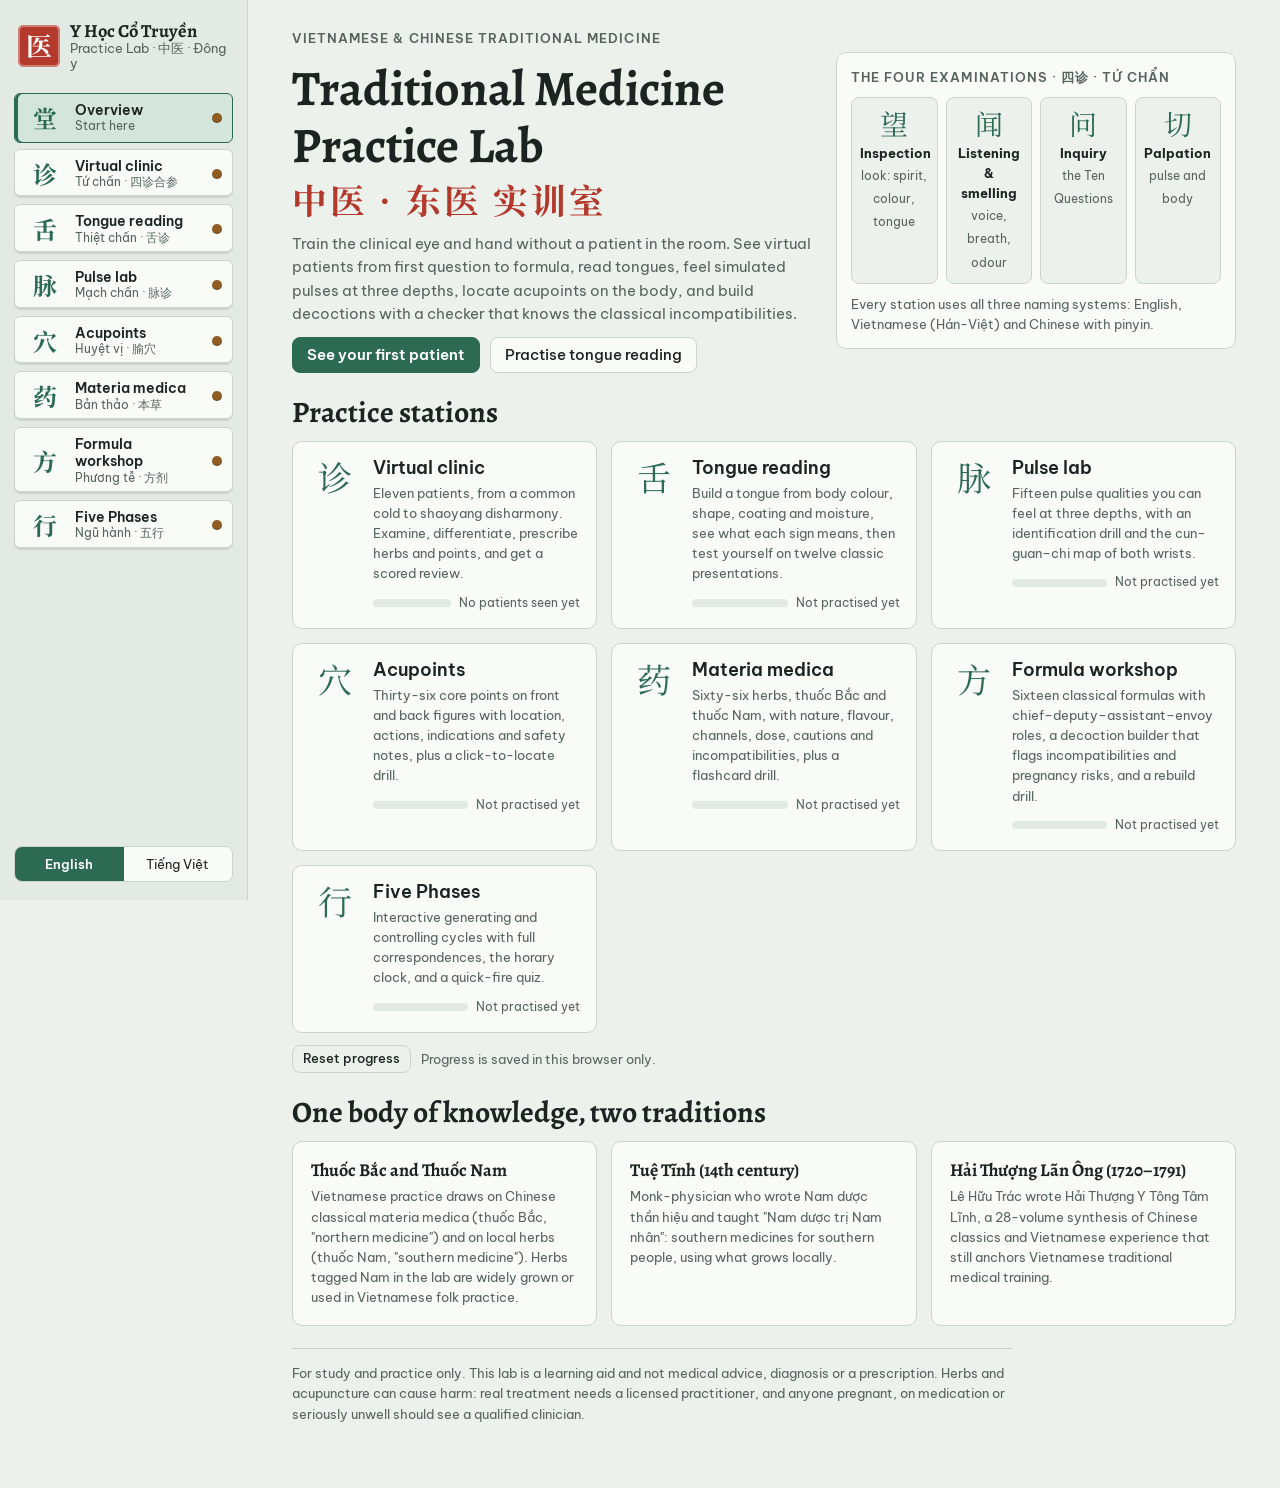
==== tcm-lab/index.html @ c463240d "Add Y Học Cổ Truyền practice lab for Vietnamese and Chinese traditional medicine A static, bilingual" ====
<!DOCTYPE html>
<html lang="en">
<head>
  <meta charset="utf-8">
  <meta name="viewport" content="width=device-width, initial-scale=1, viewport-fit=cover">
  <title>Y Học Cổ Truyền Practice Lab</title>
  <meta name="description" content="A virtual practice lab for Vietnamese and Chinese traditional medicine: virtual clinic cases, tongue and pulse diagnosis trainers, acupoint locator, materia medica and formula workshop, five phases.">
  <link rel="preconnect" href="https://fonts.googleapis.com">
  <link rel="preconnect" href="https://fonts.gstatic.com" crossorigin>
  <link rel="stylesheet" href="https://fonts.googleapis.com/css2?family=Alegreya:wght@500;700&family=Be+Vietnam+Pro:wght@400;500;600&family=IBM+Plex+Mono:wght@400;500&family=Noto+Serif+SC:wght@500;700&display=swap">
  <link rel="stylesheet" href="css/lab.css">
</head>
<body>
  <div class="shell">
    <aside class="cabinet" aria-label="Lab sections">
      <a class="brand" href="#home">
        <span class="brand-seal" lang="zh-Hans">医</span>
        <span class="brand-text"><b>Y Học Cổ Truyền</b><small data-i18n="brandSub">Practice Lab</small></span>
      </a>
      <nav id="nav" class="drawers"></nav>
      <div class="cabinet-foot">
        <div class="lang-switch" role="group" aria-label="Language">
          <button type="button" id="lang-en" data-lang="en">English</button>
          <button type="button" id="lang-vi" data-lang="vi">Tiếng Việt</button>
        </div>
      </div>
    </aside>
    <main id="view" class="view" tabindex="-1"></main>
  </div>
  <div id="toast" class="toast" role="status" aria-live="polite" hidden></div>

  <script src="js/core.js"></script>
  <script src="js/data-foundations.js"></script>
  <script src="js/data-diagnosis.js"></script>
  <script src="js/data-points.js"></script>
  <script src="js/data-herbs.js"></script>
  <script src="js/data-cases.js"></script>
  <script src="js/tongue-render.js"></script>
  <script src="js/pulse-engine.js"></script>
  <script src="js/body-figure.js"></script>
  <script src="js/mod-home.js"></script>
  <script src="js/mod-clinic.js"></script>
  <script src="js/mod-tongue.js"></script>
  <script src="js/mod-pulse.js"></script>
  <script src="js/mod-points.js"></script>
  <script src="js/mod-herbs.js"></script>
  <script src="js/mod-formulas.js"></script>
  <script src="js/mod-elements.js"></script>
  <script src="js/app.js"></script>
</body>
</html>
---- tcm-lab/css/lab.css ----
/* Layout: an apothecary cabinet (tủ thuốc) of drawers on the left, a clinic workbench on the right.
   Celadon-tinted paper, ink text, jade for action, cinnabar for the seal and for warnings, bronze for acupoints. */
:root {
  --paper: #edf1ec;
  --surface: #f9fbf7;
  --surface-2: #e3eae4;
  --ink: #1b2420;
  --ink-soft: #56645c;
  --line: #c9d4cc;
  --jade: #2c6a54;
  --jade-ink: #ffffff;
  --jade-soft: #d4e6dc;
  --cinnabar: #b3392c;
  --cinnabar-soft: #f5dcd7;
  --bronze: #8f5d22;
  --bronze-soft: #f1e2cb;
  --good: #2b7a4b;
  --good-soft: #d7eedf;
  --warn: #9a6a12;
  --warn-soft: #f6e8c8;
  --bad: #b3392c;
  --bad-soft: #f5dcd7;
  --skin: #e9d3bf;
  --skin-line: #c6a88d;
  --skin-detail: #a8876b;
  --mouth: #3a1f22;
  --shadow: 0 1px 2px rgba(27, 36, 32, .06), 0 6px 18px rgba(27, 36, 32, .06);

  --f-display: "Alegreya", "Noto Serif", Georgia, serif;
  --f-body: "Be Vietnam Pro", "Segoe UI", system-ui, -apple-system, sans-serif;
  --f-mono: "IBM Plex Mono", ui-monospace, "SFMono-Regular", Menlo, monospace;
  --f-han: "Noto Serif SC", "Songti SC", "SimSun", serif;

  --r: 10px;
  --step--1: .8125rem;
  --step-0: .9375rem;
  --step-1: 1.125rem;
  --step-2: 1.4rem;
  --step-3: 1.85rem;
  --step-4: 2.5rem;
  color-scheme: light;
}
@media (prefers-color-scheme: dark) {
  :root:not([data-theme="light"]) {
    --paper: #0f1513;
    --surface: #17201c;
    --surface-2: #1f2a25;
    --ink: #e1e9e3;
    --ink-soft: #9aaba2;
    --line: #2d3a34;
    --jade: #6cb897;
    --jade-ink: #0b1a13;
    --jade-soft: #1c3329;
    --cinnabar: #e4705f;
    --cinnabar-soft: #3a1f1b;
    --bronze: #d9a35d;
    --bronze-soft: #3a2c1a;
    --good: #6cc48f;
    --good-soft: #17301f;
    --warn: #e0b456;
    --warn-soft: #362a12;
    --bad: #e4705f;
    --bad-soft: #3a1f1b;
    --skin: #4a3c33;
    --skin-line: #7a6352;
    --skin-detail: #9b8270;
    --mouth: #1a0c0e;
    --shadow: 0 1px 2px rgba(0, 0, 0, .3), 0 6px 18px rgba(0, 0, 0, .25);
    color-scheme: dark;
  }
}
:root[data-theme="dark"] {
  --paper: #0f1513;
  --surface: #17201c;
  --surface-2: #1f2a25;
  --ink: #e1e9e3;
  --ink-soft: #9aaba2;
  --line: #2d3a34;
  --jade: #6cb897;
  --jade-ink: #0b1a13;
  --jade-soft: #1c3329;
  --cinnabar: #e4705f;
  --cinnabar-soft: #3a1f1b;
  --bronze: #d9a35d;
  --bronze-soft: #3a2c1a;
  --good: #6cc48f;
  --good-soft: #17301f;
  --warn: #e0b456;
  --warn-soft: #362a12;
  --bad: #e4705f;
  --bad-soft: #3a1f1b;
  --skin: #4a3c33;
  --skin-line: #7a6352;
  --skin-detail: #9b8270;
  --mouth: #1a0c0e;
  --shadow: 0 1px 2px rgba(0, 0, 0, .3), 0 6px 18px rgba(0, 0, 0, .25);
  color-scheme: dark;
}

*, *::before, *::after { box-sizing: border-box; }
html { -webkit-text-size-adjust: 100%; }
body {
  margin: 0;
  background: var(--paper);
  color: var(--ink);
  font-family: var(--f-body);
  font-size: var(--step-0);
  line-height: 1.55;
}
[hidden] { display: none !important; }
img, svg, canvas { max-width: 100%; }
button, input, select, textarea { font: inherit; color: inherit; }
a { color: var(--jade); }
:focus-visible { outline: 2px solid var(--jade); outline-offset: 2px; }
h1, h2, h3, h4 { font-family: var(--f-display); font-weight: 700; line-height: 1.15; text-wrap: balance; margin: 0; }
h1 { font-size: var(--step-4); }
h2 { font-size: var(--step-3); }
h3 { font-size: var(--step-2); }
h4 { font-size: var(--step-1); }
p { margin: 0; }
.zh, [lang="zh-Hans"] { font-family: var(--f-han); }
.mono { font-family: var(--f-mono); font-variant-numeric: tabular-nums; }
.muted { color: var(--ink-soft); }
.small { font-size: var(--step--1); }
.eyebrow {
  font-size: var(--step--1); letter-spacing: .08em; text-transform: uppercase;
  color: var(--ink-soft); font-weight: 600;
}

/* ---------- shell ---------- */
.shell { display: grid; grid-template-columns: 248px minmax(0, 1fr); min-height: 100vh; }
.cabinet {
  position: sticky; top: 0; height: 100vh; overflow-y: auto;
  background: var(--surface-2);
  border-right: 1px solid var(--line);
  display: flex; flex-direction: column; gap: 14px;
  padding: 18px 14px;
}
.brand { display: flex; align-items: center; gap: 10px; text-decoration: none; color: var(--ink); padding: 2px 4px 8px; }
.brand-seal {
  width: 42px; height: 42px; flex: none; display: grid; place-items: center;
  background: var(--cinnabar); color: #fff; font-size: 26px; font-weight: 700;
  border-radius: 6px; box-shadow: inset 0 0 0 2px rgba(255,255,255,.35), inset 0 0 0 4px var(--cinnabar);
}
.brand-text { display: flex; flex-direction: column; line-height: 1.15; }
.brand-text b { font-family: var(--f-display); font-size: 1.15rem; }
.brand-text small { color: var(--ink-soft); font-size: var(--step--1); }

.drawers { display: grid; gap: 6px; }
.drawer {
  display: grid; grid-template-columns: 40px minmax(0, 1fr) 10px; align-items: center; gap: 10px;
  padding: 8px 10px; border-radius: 6px;
  background: var(--surface); border: 1px solid var(--line);
  box-shadow: inset 0 -2px 0 var(--line);
  text-decoration: none; color: var(--ink);
  transition: transform .12s ease, border-color .12s ease;
}
.drawer:hover { border-color: var(--jade); }
.drawer[aria-current="page"] { border-color: var(--jade); background: var(--jade-soft); box-shadow: inset 3px 0 0 var(--jade); }
.drawer-glyph { font-family: var(--f-han); font-size: 24px; font-weight: 700; text-align: center; color: var(--jade); line-height: 1; }
.drawer-label { display: flex; flex-direction: column; min-width: 0; line-height: 1.2; }
.drawer-label b { font-weight: 600; font-size: .9rem; }
.drawer-label small { color: var(--ink-soft); font-size: .75rem; overflow: hidden; text-overflow: ellipsis; white-space: nowrap; }
.drawer-pull { width: 10px; height: 10px; border-radius: 50%; background: var(--bronze); box-shadow: inset 0 -1px 0 rgba(0,0,0,.25); }

.cabinet-foot { margin-top: auto; display: grid; gap: 10px; }
.lang-switch { display: grid; grid-template-columns: 1fr 1fr; border: 1px solid var(--line); border-radius: 8px; overflow: hidden; }
.lang-switch button { border: 0; background: var(--surface); padding: 7px 6px; cursor: pointer; font-size: var(--step--1); }
.lang-switch button[aria-pressed="true"] { background: var(--jade); color: var(--jade-ink); font-weight: 600; }

.view { padding: 28px clamp(16px, 4vw, 44px) 64px; min-width: 0; outline: none; }
.page { max-width: 1180px; margin: 0 auto; display: grid; gap: 22px; }
.page-head { display: grid; gap: 8px; }
.page-head .lede { max-width: 68ch; color: var(--ink-soft); }
.title-row { display: flex; align-items: baseline; gap: 14px; flex-wrap: wrap; }
.title-han { font-family: var(--f-han); font-size: var(--step-3); color: var(--cinnabar); font-weight: 700; }

/* ---------- generic components ---------- */
.panel { background: var(--surface); border: 1px solid var(--line); border-radius: var(--r); padding: 18px; min-width: 0; }
.panel-tight { padding: 12px 14px; }
.panel h3 + *, .panel h4 + * { margin-top: 10px; }
.stack { display: grid; gap: 12px; align-content: start; min-width: 0; }
.row { display: flex; gap: 10px; flex-wrap: wrap; align-items: center; }
.split { display: grid; grid-template-columns: minmax(0, 1.05fr) minmax(0, 1fr); gap: 18px; align-items: start; }
.split-wide { display: grid; grid-template-columns: minmax(0, 1.4fr) minmax(0, 1fr); gap: 18px; align-items: start; }
.cols-3 { display: grid; grid-template-columns: repeat(3, minmax(0, 1fr)); gap: 14px; }
.cols-2 { display: grid; grid-template-columns: repeat(2, minmax(0, 1fr)); gap: 14px; }

.btn {
  display: inline-flex; align-items: center; justify-content: center; gap: 6px;
  padding: 8px 14px; border-radius: 8px; border: 1px solid var(--line);
  background: var(--surface); color: var(--ink); cursor: pointer; font-weight: 500; text-decoration: none;
  line-height: 1.2;
}
.btn:hover { border-color: var(--jade); }
.btn:disabled { opacity: .5; cursor: not-allowed; }
.btn-primary { background: var(--jade); border-color: var(--jade); color: var(--jade-ink); font-weight: 600; }
.btn-primary:hover { filter: brightness(1.06); }
.btn-ghost { background: transparent; }
.btn-sm { padding: 5px 10px; font-size: var(--step--1); }

.tabs { display: flex; gap: 4px; flex-wrap: wrap; border-bottom: 1px solid var(--line); }
.tab {
  border: 0; background: transparent; padding: 9px 14px; cursor: pointer; color: var(--ink-soft);
  border-bottom: 2px solid transparent; margin-bottom: -1px; font-weight: 500;
}
.tab[aria-selected="true"] { color: var(--ink); border-bottom-color: var(--cinnabar); }

.seg { display: inline-flex; flex-wrap: wrap; border: 1px solid var(--line); border-radius: 8px; overflow: hidden; }
.seg button { border: 0; border-right: 1px solid var(--line); background: var(--surface); padding: 6px 11px; cursor: pointer; font-size: var(--step--1); }
.seg button:last-child { border-right: 0; }
.seg button[aria-pressed="true"] { background: var(--jade-soft); color: var(--ink); font-weight: 600; box-shadow: inset 0 -2px 0 var(--jade); }

.chip {
  display: inline-flex; align-items: center; gap: 5px; padding: 3px 9px; border-radius: 999px;
  border: 1px solid var(--line); background: var(--surface); font-size: var(--step--1); line-height: 1.4;
}
button.chip { cursor: pointer; }
button.chip[aria-pressed="true"] { background: var(--jade); color: var(--jade-ink); border-color: var(--jade); }
.chip-warn { background: var(--warn-soft); border-color: transparent; color: var(--warn); font-weight: 600; }
.chip-bad { background: var(--bad-soft); border-color: transparent; color: var(--bad); font-weight: 600; }
.chip-good { background: var(--good-soft); border-color: transparent; color: var(--good); font-weight: 600; }
.chip-nam { background: var(--bronze-soft); border-color: transparent; color: var(--bronze); font-weight: 600; }

.field { display: grid; gap: 4px; }
.field label, .field .lbl { font-size: var(--step--1); color: var(--ink-soft); font-weight: 500; }
.input, select.input {
  width: 100%; padding: 8px 10px; border-radius: 8px; border: 1px solid var(--line); background: var(--surface);
}
input[type="range"] { width: 100%; accent-color: var(--jade); }

.callout { border-radius: 8px; padding: 10px 12px; font-size: var(--step--1); display: grid; gap: 4px; }
.callout-warn { background: var(--warn-soft); color: var(--ink); border-left: 3px solid var(--warn); }
.callout-bad { background: var(--bad-soft); color: var(--ink); border-left: 3px solid var(--bad); }
.callout-good { background: var(--good-soft); color: var(--ink); border-left: 3px solid var(--good); }
.callout-info { background: var(--jade-soft); color: var(--ink); border-left: 3px solid var(--jade); }
.callout b { font-weight: 600; }

.kv { display: grid; grid-template-columns: max-content minmax(0, 1fr); gap: 6px 14px; font-size: var(--step-0); }
.kv dt { color: var(--ink-soft); font-size: var(--step--1); padding-top: 2px; }
.kv dd { margin: 0; min-width: 0; }

.nm { display: inline; }
.nm-zh { font-family: var(--f-han); color: var(--cinnabar); margin-left: .35em; font-weight: 500; }
.nm-sub { color: var(--ink-soft); font-size: .86em; margin-left: .35em; }

/* quiz options */
.options { display: grid; gap: 8px; }
.opt {
  text-align: left; padding: 10px 12px; border-radius: 8px; border: 1px solid var(--line);
  background: var(--surface); cursor: pointer; display: flex; gap: 10px; align-items: baseline; line-height: 1.35;
}
.opt:hover:not(:disabled) { border-color: var(--jade); }
.opt:disabled { cursor: default; }
.opt .key { font-family: var(--f-mono); color: var(--ink-soft); font-size: var(--step--1); }
.opt.is-right { border-color: var(--good); background: var(--good-soft); }
.opt.is-wrong { border-color: var(--bad); background: var(--bad-soft); }
.opt[aria-pressed="true"] { border-color: var(--jade); background: var(--jade-soft); box-shadow: inset 3px 0 0 var(--jade); }

.score-line { display: flex; align-items: baseline; gap: 10px; flex-wrap: wrap; }
.score-big { font-family: var(--f-display); font-size: var(--step-3); font-weight: 700; font-variant-numeric: tabular-nums; }

.meter { height: 8px; background: var(--surface-2); border-radius: 999px; overflow: hidden; }
.meter > span { display: block; height: 100%; background: var(--jade); border-radius: inherit; }

.table-wrap { overflow-x: auto; }
table.grid-table { border-collapse: collapse; width: 100%; font-size: var(--step--1); }
.grid-table th, .grid-table td { border-bottom: 1px solid var(--line); padding: 7px 8px; text-align: left; vertical-align: top; }
.grid-table th { color: var(--ink-soft); font-weight: 600; white-space: nowrap; }

.toast {
  position: fixed; left: 50%; bottom: calc(18px + env(safe-area-inset-bottom, 0px)); transform: translateX(-50%);
  background: var(--ink); color: var(--paper); padding: 9px 16px; border-radius: 8px; font-size: var(--step--1);
  box-shadow: var(--shadow); z-index: 50; max-width: calc(100vw - 32px);
}

/* ---------- home ---------- */
.hero { display: grid; grid-template-columns: minmax(0, 1.3fr) minmax(0, 1fr); gap: 24px; align-items: center; }
.hero h1 { font-size: clamp(2rem, 4.2vw, 3.1rem); }
.hero h1 .zh { color: var(--cinnabar); font-size: .7em; display: block; margin-top: 6px; letter-spacing: .08em; }
.hero-art { background: var(--surface); border: 1px solid var(--line); border-radius: var(--r); padding: 14px; }
.four-exams { display: grid; grid-template-columns: repeat(4, minmax(0, 1fr)); gap: 8px; }
.exam {
  border: 1px solid var(--line); border-radius: 8px; padding: 10px 8px; text-align: center; background: var(--paper);
}
.exam .zh { font-size: 28px; color: var(--jade); display: block; line-height: 1.1; }
.exam b { display: block; font-size: var(--step--1); margin-top: 4px; }
.exam small { color: var(--ink-soft); font-size: .72rem; }

.mod-grid { display: grid; grid-template-columns: repeat(auto-fill, minmax(250px, 1fr)); gap: 14px; }
.mod-card {
  display: grid; grid-template-columns: 52px minmax(0, 1fr); gap: 12px; align-items: start;
  padding: 16px; border-radius: var(--r); background: var(--surface); border: 1px solid var(--line);
  text-decoration: none; color: var(--ink); transition: border-color .12s ease;
}
.mod-card:hover { border-color: var(--jade); }
.mod-card .glyph { font-family: var(--f-han); font-size: 34px; color: var(--jade); line-height: 1; text-align: center; padding-top: 2px; }
.mod-card h3 { font-size: var(--step-1); font-family: var(--f-body); font-weight: 600; }
.mod-card p { color: var(--ink-soft); font-size: var(--step--1); margin-top: 4px; }
.mod-card .prog { margin-top: 10px; display: flex; gap: 8px; align-items: center; font-size: .75rem; color: var(--ink-soft); }
.mod-card .prog .meter { flex: 1; }

.heritage { display: grid; grid-template-columns: repeat(3, minmax(0, 1fr)); gap: 14px; }
.heritage .panel p { font-size: var(--step--1); color: var(--ink-soft); margin-top: 6px; }

/* ---------- tongue ---------- */
.tongue-stage { background: var(--paper); border-radius: var(--r); border: 1px solid var(--line); display: grid; place-items: center; padding: 10px; }
.tongue-stage svg { width: 100%; max-width: 360px; height: auto; display: block; }
.ctrl-grid { display: grid; gap: 12px; }
.finding-list { display: grid; gap: 8px; margin: 0; padding: 0; list-style: none; }
.finding-list li { display: grid; gap: 2px; padding: 8px 10px; border-radius: 8px; background: var(--paper); border: 1px solid var(--line); }
.finding-list li b { font-weight: 600; }
.finding-list li span { color: var(--ink-soft); font-size: var(--step--1); }

/* ---------- pulse ---------- */
.monitor { background: #0d1714; border-radius: var(--r); padding: 10px; border: 1px solid var(--line); }
.monitor canvas { width: 100%; height: 190px; display: block; }
.monitor-read { display: flex; gap: 16px; flex-wrap: wrap; color: #bfe8d4; font-family: var(--f-mono); font-size: var(--step--1); padding: 6px 4px 0; }
.monitor-read b { color: #ffffff; font-weight: 500; }
.pressure { display: grid; gap: 6px; }
.pressure-scale { display: grid; grid-template-columns: repeat(3, 1fr); font-size: .75rem; color: var(--ink-soft); }
.pressure-scale span:nth-child(2) { text-align: center; }
.pressure-scale span:nth-child(3) { text-align: right; }
.wrist-svg { width: 100%; height: auto; display: block; }

/* ---------- body figure / points ---------- */
.figure-wrap { background: var(--paper); border: 1px solid var(--line); border-radius: var(--r); padding: 8px; position: relative; }
.figure-wrap svg { width: 100%; height: auto; display: block; max-height: 78vh; touch-action: manipulation; }
.fig-body { fill: var(--skin); stroke: var(--skin-line); stroke-width: 1.2; }
.fig-detail { fill: none; stroke: var(--skin-detail); stroke-width: .9; stroke-linecap: round; opacity: .8; }
.fig-dot { fill: var(--skin-detail); }
.pt { cursor: pointer; }
.pt circle.hit { fill: transparent; }
.pt circle.dot { fill: var(--bronze); stroke: var(--surface); stroke-width: 1.4; transition: r .12s ease; }
.pt.is-dim circle.dot { opacity: .28; }
.pt.is-sel circle.dot { fill: var(--cinnabar); }
.pt:hover circle.dot, .pt:focus-visible circle.dot { fill: var(--cinnabar); }
.pt text { font-family: var(--f-mono); font-size: 7px; fill: var(--ink); paint-order: stroke; stroke: var(--paper); stroke-width: 2.4px; pointer-events: none; }
.guess-mark { fill: none; stroke: var(--ink); stroke-width: 1.5; }
.answer-mark { fill: var(--good); stroke: var(--surface); stroke-width: 1.5; }
.answer-ring { fill: none; stroke: var(--good); stroke-width: 1; stroke-dasharray: 2 2; }
.channel-chips { display: flex; gap: 6px; flex-wrap: wrap; }

/* ---------- herbs ---------- */
.herb-grid { display: grid; grid-template-columns: repeat(auto-fill, minmax(190px, 1fr)); gap: 10px; }
.herb-card {
  text-align: left; padding: 12px; border-radius: 8px; border: 1px solid var(--line); background: var(--surface);
  cursor: pointer; display: grid; gap: 4px; align-content: start; min-width: 0;
}
.herb-card:hover { border-color: var(--jade); }
.herb-card[aria-pressed="true"] { border-color: var(--jade); box-shadow: inset 0 0 0 1px var(--jade); }
.herb-card .han { font-family: var(--f-han); font-size: 1.35rem; color: var(--cinnabar); line-height: 1.1; }
.herb-card .names { font-weight: 600; line-height: 1.25; }
.herb-card .sub { color: var(--ink-soft); font-size: .78rem; }
.herb-card .tags { display: flex; gap: 4px; flex-wrap: wrap; margin-top: 4px; }
.temp-pill { display: inline-flex; align-items: center; gap: 4px; font-size: .72rem; padding: 1px 7px; border-radius: 999px; font-weight: 600; }
.t-hot { background: var(--bad-soft); color: var(--bad); }
.t-warm { background: var(--warn-soft); color: var(--warn); }
.t-neutral { background: var(--surface-2); color: var(--ink-soft); }
.t-cool { background: var(--jade-soft); color: var(--jade); }
.t-cold { background: var(--jade); color: var(--jade-ink); }
.detail-han { font-family: var(--f-han); font-size: 2.6rem; color: var(--cinnabar); line-height: 1; }
.sticky-detail { position: sticky; top: 16px; }

/* ---------- formulas ---------- */
.pot { display: grid; gap: 8px; }
.pot-row { display: grid; grid-template-columns: minmax(0, 1fr) 110px 76px 30px; gap: 8px; align-items: center; padding: 8px; border-radius: 8px; background: var(--paper); border: 1px solid var(--line); }
.pot-row .nm-main { font-weight: 600; }
.pot-row input { padding: 5px 6px; }
.role-q { color: var(--cinnabar); }
.role-t { color: var(--bronze); }
.role-ta { color: var(--jade); }
.role-su { color: var(--ink-soft); }
.thermo { position: relative; height: 14px; border-radius: 999px; background: linear-gradient(90deg, var(--jade), var(--surface-2) 50%, var(--cinnabar)); }
.thermo i { position: absolute; top: -4px; width: 4px; height: 22px; background: var(--ink); border-radius: 2px; transform: translateX(-2px); }
.bars { display: grid; gap: 6px; }
.bar { display: grid; grid-template-columns: 92px minmax(0, 1fr) 34px; gap: 8px; align-items: center; font-size: var(--step--1); }
.bar .meter > span { background: var(--bronze); }
.formula-card { display: grid; gap: 8px; }
.role-table td:first-child { white-space: nowrap; font-weight: 600; }

/* ---------- five phases ---------- */
.wuxing svg { width: 100%; height: auto; display: block; max-width: 520px; margin: 0 auto; }
.wx-node { cursor: pointer; }
.wx-node circle { stroke-width: 2.5; }
.wx-node text { pointer-events: none; }
.wx-arrow { fill: none; stroke-width: 2; }
.wx-gen { stroke: var(--jade); }
.wx-ctrl { stroke: var(--cinnabar); stroke-dasharray: 5 4; }
.wx-dim { opacity: .18; }
.clock svg { width: 100%; max-width: 340px; height: auto; display: block; margin: 0 auto; }

/* ---------- clinic ---------- */
.case-list { display: grid; grid-template-columns: repeat(auto-fill, minmax(260px, 1fr)); gap: 12px; }
.case-card { text-align: left; display: grid; gap: 6px; padding: 14px; border-radius: var(--r); border: 1px solid var(--line); background: var(--surface); cursor: pointer; }
.case-card:hover { border-color: var(--jade); }
.case-card .who { font-weight: 600; }
.case-card .cc { color: var(--ink-soft); font-size: var(--step--1); }
.case-card .foot { display: flex; justify-content: space-between; align-items: center; gap: 8px; margin-top: 4px; }
.steps { display: flex; gap: 6px; flex-wrap: wrap; counter-reset: step; }
.step {
  display: inline-flex; align-items: center; gap: 6px; padding: 5px 10px; border-radius: 999px;
  border: 1px solid var(--line); background: var(--surface); font-size: var(--step--1); color: var(--ink-soft); cursor: pointer;
}
.step::before { counter-increment: step; content: counter(step); font-family: var(--f-mono); font-size: .72rem; width: 18px; height: 18px; border-radius: 50%; display: grid; place-items: center; background: var(--surface-2); }
.step[aria-current="step"] { color: var(--ink); border-color: var(--jade); background: var(--jade-soft); font-weight: 600; }
.step[aria-current="step"]::before { background: var(--jade); color: var(--jade-ink); }
.step.done::before { background: var(--good); color: #fff; }
.chart { display: grid; gap: 10px; }
.chart-entry { padding: 10px 12px; border-radius: 8px; background: var(--paper); border: 1px solid var(--line); display: grid; gap: 3px; }
.chart-entry .q { font-size: var(--step--1); color: var(--ink-soft); font-weight: 600; }
.chart-entry.is-key { border-left: 3px solid var(--bronze); }
.q-grid { display: grid; grid-template-columns: repeat(auto-fill, minmax(150px, 1fr)); gap: 8px; }
.q-btn { text-align: left; padding: 8px 10px; border-radius: 8px; border: 1px solid var(--line); background: var(--surface); cursor: pointer; font-size: var(--step--1); line-height: 1.3; }
.q-btn:hover:not(:disabled) { border-color: var(--jade); }
.q-btn:disabled { opacity: .55; cursor: default; background: var(--surface-2); }
.q-btn .zh { color: var(--cinnabar); }
.axis { display: grid; gap: 6px; }
.point-pick { display: flex; flex-wrap: wrap; gap: 6px; }
.result-row { display: grid; grid-template-columns: minmax(0, 1fr) auto; gap: 10px; padding: 8px 0; border-bottom: 1px solid var(--line); align-items: baseline; }
.result-row:last-child { border-bottom: 0; }
.result-row .pts { font-family: var(--f-mono); font-variant-numeric: tabular-nums; }

/* ---------- footer ---------- */
.disclaimer { font-size: var(--step--1); color: var(--ink-soft); border-top: 1px solid var(--line); padding-top: 14px; max-width: 80ch; }

/* ---------- responsive ---------- */
@media (max-width: 1020px) {
  .split, .split-wide, .hero { grid-template-columns: minmax(0, 1fr); }
  .sticky-detail { position: static; }
  .heritage, .cols-3 { grid-template-columns: minmax(0, 1fr); }
}
@media (max-width: 820px) {
  .shell { grid-template-columns: minmax(0, 1fr); }
  .cabinet {
    position: sticky; top: env(safe-area-inset-top, 0px); z-index: 20; height: auto; overflow: visible;
    flex-direction: row; flex-wrap: wrap; align-items: center; gap: 8px; padding: 10px 16px;
    border-right: 0; border-bottom: 1px solid var(--line);
  }
  .brand { padding: 0; }
  .brand-seal { width: 34px; height: 34px; font-size: 20px; }
  .brand-text small { display: none; }
  .cabinet-foot { margin: 0 0 0 auto; }
  .lang-switch button { padding: 5px 8px; }
  .drawers { order: 3; width: 100%; display: flex; overflow-x: auto; gap: 6px; padding-bottom: 2px; scrollbar-width: thin; }
  .drawer { grid-template-columns: auto auto; flex: none; padding: 6px 10px; gap: 6px; }
  .drawer-glyph { font-size: 18px; }
  .drawer-label small, .drawer-pull { display: none; }
  .view { padding: 20px 16px 56px; }
  .four-exams { grid-template-columns: repeat(2, minmax(0, 1fr)); }
  .cols-2 { grid-template-columns: minmax(0, 1fr); }
  .pot-row { grid-template-columns: minmax(0, 1fr) 96px 64px 28px; }
}
@media (prefers-reduced-motion: reduce) {
  * { transition: none !important; animation: none !important; }
}
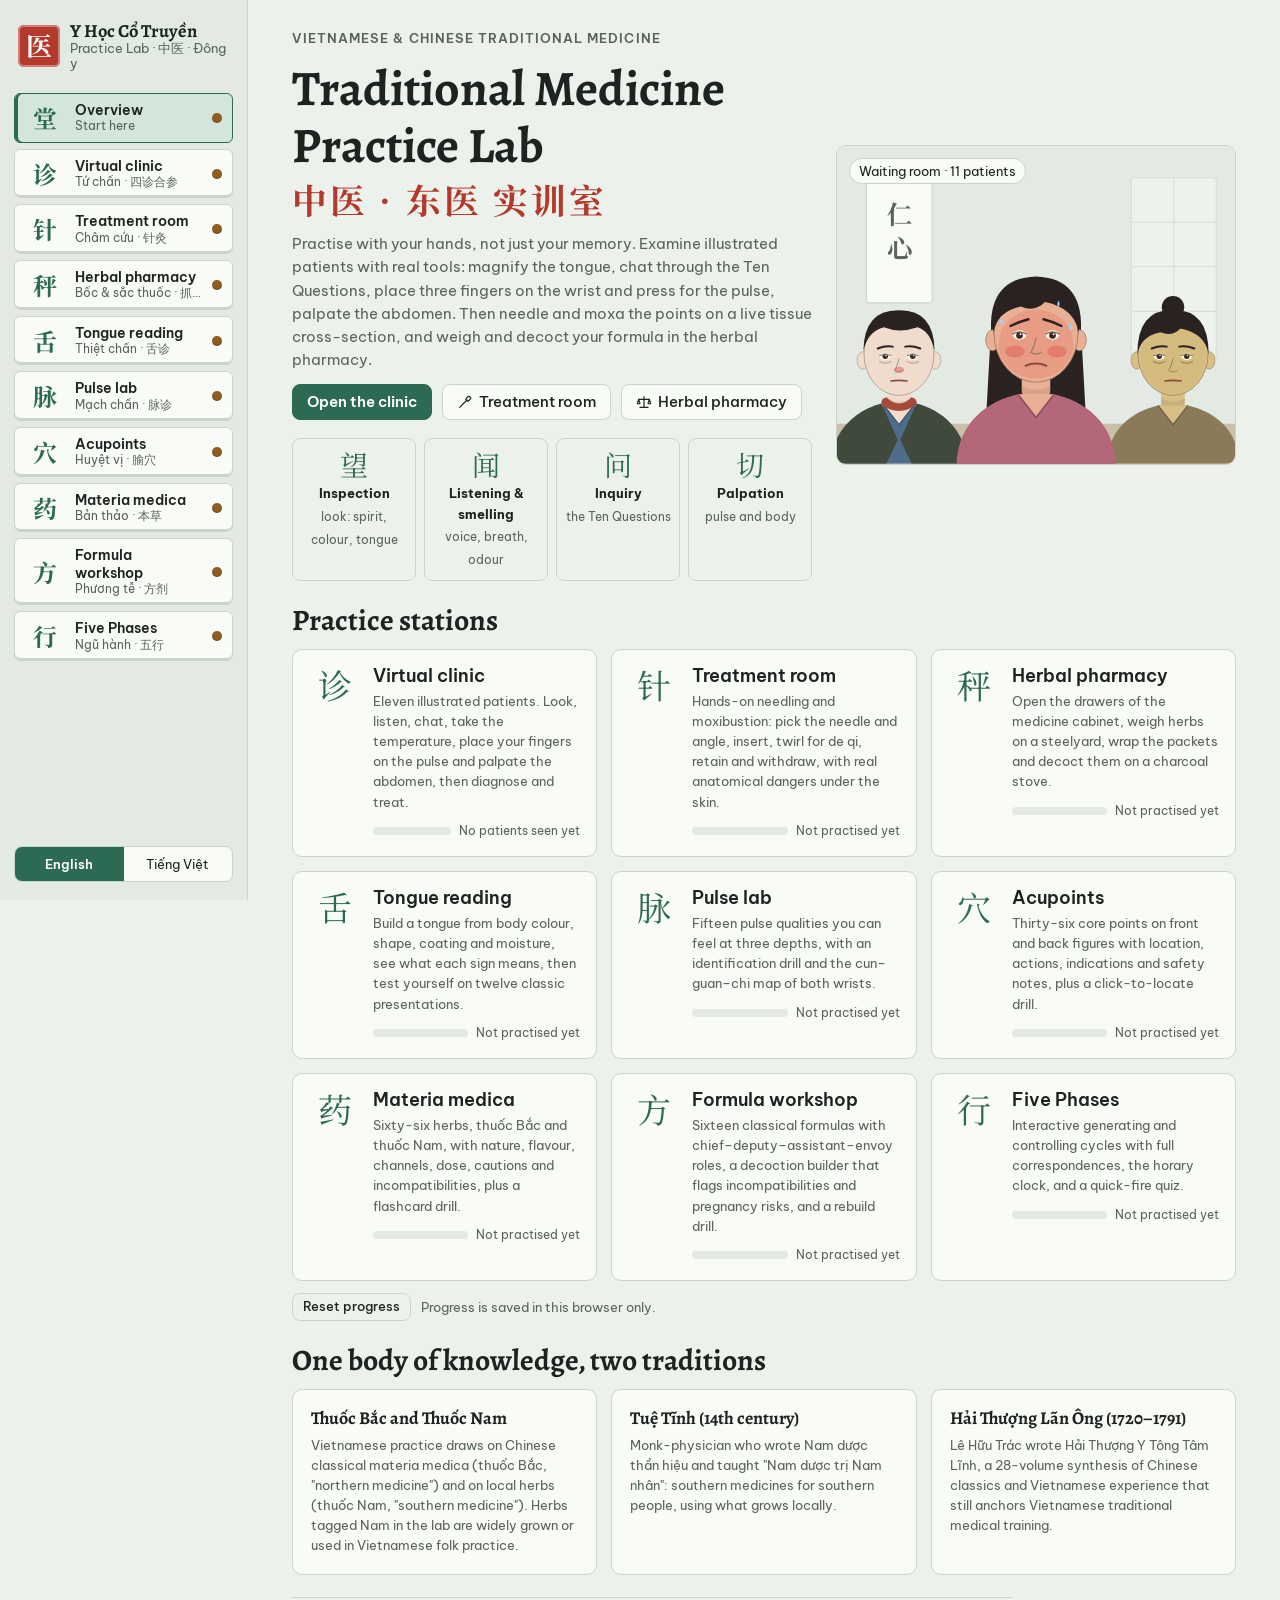
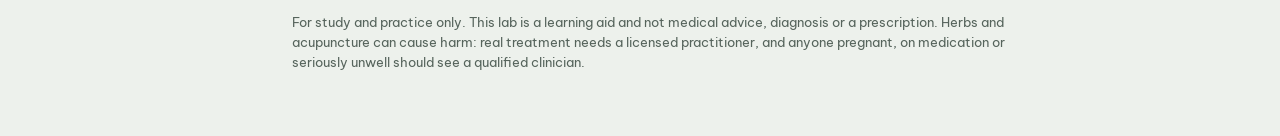
==== commit b208695f: "Make the practice lab hands-on: illustrated patients, needling, pharmacy - Virtual clinic rebuilt as" ====
--- a/tcm-lab/index.html
+++ b/tcm-lab/index.html
@@ -35,9 +35,13 @@
   <script src="js/data-points.js"></script>
   <script src="js/data-herbs.js"></script>
   <script src="js/data-cases.js"></script>
+  <script src="js/data-visual.js"></script>
+  <script src="js/icons.js"></script>
+  <script src="js/avatar.js"></script>
   <script src="js/tongue-render.js"></script>
   <script src="js/pulse-engine.js"></script>
   <script src="js/body-figure.js"></script>
+  <script src="js/wrist-exam.js"></script>
   <script src="js/mod-home.js"></script>
   <script src="js/mod-clinic.js"></script>
   <script src="js/mod-tongue.js"></script>
@@ -46,6 +50,8 @@
   <script src="js/mod-herbs.js"></script>
   <script src="js/mod-formulas.js"></script>
   <script src="js/mod-elements.js"></script>
+  <script src="js/mod-treat.js"></script>
+  <script src="js/mod-pharmacy.js"></script>
   <script src="js/app.js"></script>
 </body>
 </html>
--- a/tcm-lab/css/lab.css
+++ b/tcm-lab/css/lab.css
@@ -454,3 +454,250 @@
 @media (prefers-reduced-motion: reduce) {
   * { transition: none !important; animation: none !important; }
 }
+
+/* =================== hands-on simulations =================== */
+.ico { flex: none; }
+
+/* ---------- patient avatar ---------- */
+.avatar { display: block; width: 100%; height: auto; overflow: visible; }
+.avatar .av-eyes { transform-box: view-box; transform-origin: 120px 128px; animation: av-blink 5.2s infinite; }
+.avatar .av-breathe { animation: av-breathe 4.4s ease-in-out infinite; }
+.avatar.is-shiver .av-all { animation: av-shiver .16s linear infinite; }
+.avatar .av-mouth-talk, .avatar .av-mouth-open { display: none; }
+.avatar.talking .av-mouth-shut { display: none; }
+.avatar.talking .av-mouth-talk { display: inline; transform-box: view-box; transform-origin: 120px 167px; animation: av-talk .22s ease-in-out infinite alternate; }
+.avatar.open .av-mouth-shut, .avatar.open .av-mouth-talk { display: none; }
+.avatar.open .av-mouth-open { display: inline; }
+.avatar.wince .av-eyes { animation: none; transform: scaleY(.2); }
+.avatar.wince .av-all { animation: av-shake .35s ease-in-out 2; }
+.avatar.cough .av-head { transform-box: view-box; transform-origin: 120px 200px; animation: av-cough .28s ease-in-out 3; }
+.avatar .av-sweat path { animation: av-drip 2.6s ease-in infinite; }
+.avatar .av-sweat .d2 { animation-delay: .9s; }
+.avatar .av-sweat .d3 { animation-delay: 1.7s; }
+@keyframes av-blink { 0%, 93%, 100% { transform: scaleY(1); } 95% { transform: scaleY(.08); } }
+@keyframes av-breathe { 0%, 100% { transform: translateY(0); } 50% { transform: translateY(1.6px); } }
+@keyframes av-shiver { 0% { transform: translateX(0); } 25% { transform: translateX(.9px); } 75% { transform: translateX(-.9px); } }
+@keyframes av-talk { from { transform: scaleY(.25); } to { transform: scaleY(1); } }
+@keyframes av-shake { 0%, 100% { transform: translateX(0); } 30% { transform: translateX(-3px) rotate(-1deg); } 70% { transform: translateX(3px) rotate(1deg); } }
+@keyframes av-cough { 0%, 100% { transform: rotate(0) translateY(0); } 50% { transform: rotate(-4deg) translateY(4px); } }
+@keyframes av-drip { 0% { transform: translateY(0); opacity: 0; } 15% { opacity: 1; } 100% { transform: translateY(18px); opacity: 0; } }
+
+.say-bubble {
+  position: absolute; top: 10px; right: 10px; max-width: min(260px, 70%); z-index: 3;
+  background: var(--surface); color: var(--ink); border: 1px solid var(--line); border-radius: 14px 14px 14px 4px;
+  padding: 8px 12px; font-size: var(--step--1); line-height: 1.4; box-shadow: var(--shadow);
+  animation: pop .18s ease-out;
+}
+.say-bubble.tone-pain { border-color: var(--bad); background: var(--bad-soft); }
+.say-bubble.tone-ok { border-color: var(--good); background: var(--good-soft); }
+@keyframes pop { from { transform: scale(.85); opacity: 0; } to { transform: scale(1); opacity: 1; } }
+
+/* ---------- clinic room ---------- */
+.clinic-grid { display: grid; grid-template-columns: minmax(0, 1.55fr) minmax(280px, 1fr); gap: 18px; align-items: start; }
+.room { background: var(--surface); border: 1px solid var(--line); border-radius: var(--r); overflow: hidden; }
+.room-stage { position: relative; height: 300px; display: grid; place-items: end center; overflow: hidden; }
+.room-stage .room-bg { position: absolute; inset: 0; width: 100%; height: 100%; }
+.room-stage > .avatar { position: relative; width: 240px; max-width: 70%; margin-bottom: -8px; }
+.tool-tray { display: grid; grid-template-columns: repeat(7, minmax(0, 1fr)); border-top: 1px solid var(--line); }
+.tool {
+  position: relative; display: grid; justify-items: center; gap: 2px; padding: 10px 4px 8px; border: 0; border-right: 1px solid var(--line);
+  background: var(--surface); color: var(--ink-soft); cursor: pointer; font-size: .74rem; line-height: 1.15;
+}
+.tool:last-child { border-right: 0; }
+.tool i { position: absolute; top: 4px; right: 6px; font-style: normal; font-family: var(--f-han); font-size: .72rem; color: var(--cinnabar); opacity: .8; }
+.tool:hover { color: var(--ink); background: var(--paper); }
+.tool.is-on { color: var(--jade-ink); background: var(--jade); }
+.tool.is-on i { color: var(--jade-ink); }
+.tool.is-done:not(.is-on)::after { content: ""; position: absolute; top: 6px; left: 8px; width: 7px; height: 7px; border-radius: 50%; background: var(--good); }
+.work { min-height: 220px; }
+.work-look { display: grid; grid-template-columns: 180px minmax(0, 1fr); gap: 16px; align-items: center; }
+.lens-face { width: 180px; height: 180px; border-radius: 50%; overflow: hidden; border: 6px solid var(--bronze); background: var(--surface-2); box-shadow: var(--shadow); }
+.lens-face .avatar { width: 300px; max-width: none; margin: -40px 0 0 -60px; }
+.typed { min-height: 3em; }
+.magnify { position: relative; max-width: 380px; margin: 0 auto; cursor: none; touch-action: none; background: var(--paper); border-radius: var(--r); border: 1px solid var(--line); }
+.magnify > svg { display: block; width: 100%; height: auto; }
+.magnify .lens { position: absolute; width: 140px; height: 140px; border-radius: 50%; overflow: hidden; pointer-events: none; border: 4px solid var(--bronze); box-shadow: 0 6px 24px rgba(0,0,0,.35); background: var(--paper); }
+.magnify .lens svg { position: absolute; max-width: none; height: auto; }
+.voice-scope { background: #0d1714; border-radius: var(--r); padding: 8px; }
+.voice-scope canvas { width: 100%; height: 110px; display: block; }
+.chat-wrap { display: grid; gap: 10px; }
+.chat { display: grid; gap: 8px; max-height: 260px; overflow-y: auto; padding: 4px 2px; }
+.msg { display: flex; }
+.msg span { max-width: 82%; padding: 8px 12px; border-radius: 14px; font-size: var(--step--1); line-height: 1.4; }
+.msg.pt span { background: var(--paper); border: 1px solid var(--line); border-bottom-left-radius: 4px; }
+.msg.dr { justify-content: flex-end; }
+.msg.dr span { background: var(--jade); color: var(--jade-ink); border-bottom-right-radius: 4px; }
+.msg.typing i { display: inline-block; width: 6px; height: 6px; margin: 0 2px; border-radius: 50%; background: var(--ink-soft); animation: dots 1s infinite; }
+.msg.typing i:nth-child(2) { animation-delay: .15s; }
+.msg.typing i:nth-child(3) { animation-delay: .3s; }
+@keyframes dots { 0%, 100% { opacity: .2; } 50% { opacity: 1; } }
+.q-chips { display: flex; flex-wrap: wrap; gap: 6px; }
+.q-chips .chip:disabled { opacity: .5; }
+.work-temp { display: grid; grid-template-columns: 90px minmax(0, 1fr); gap: 16px; align-items: center; }
+.thermo { width: 80px; height: auto; }
+.wrist-host { background: var(--paper); border: 1px solid var(--line); border-radius: var(--r); }
+.work-abd { display: grid; grid-template-columns: minmax(0, 260px) minmax(0, 1fr); gap: 16px; align-items: start; }
+.abd-svg { width: 100%; height: auto; }
+.abd-zone { fill: var(--jade); fill-opacity: .06; stroke: var(--jade); stroke-opacity: .35; stroke-dasharray: 3 3; cursor: pointer; transition: fill-opacity .15s; }
+.abd-zone:hover, .abd-zone:focus-visible { fill-opacity: .2; }
+.abd-zone.is-done { fill-opacity: .14; stroke-dasharray: none; }
+.press-ring { fill: none; stroke: var(--cinnabar); stroke-width: 2; animation: ring 1s ease-out forwards; }
+.press-ring.r2 { animation-delay: .15s; }
+.press-palm { fill: var(--skin); stroke: var(--skin-line); animation: palm .7s ease-out; }
+@keyframes ring { from { transform: scale(.3); opacity: 1; } to { transform: scale(1.6); opacity: 0; } }
+@keyframes palm { 0% { transform: translateY(-14px); opacity: 0; } 40% { transform: translateY(3px); opacity: 1; } 100% { transform: translateY(0); } }
+
+.record { background: #fbf7ee; color: #2a2620; border: 1px solid #e3d8c0; border-radius: 6px; padding: 16px; box-shadow: var(--shadow); display: grid; gap: 12px; position: sticky; top: 16px; max-height: calc(100vh - 32px); overflow-y: auto; }
+.record .muted { color: #7a7060; }
+.record-head { display: flex; justify-content: space-between; gap: 10px; align-items: flex-start; border-bottom: 2px solid #c9b68e; padding-bottom: 8px; }
+.record h3 { font-size: var(--step-1); }
+.record h4 { font-family: var(--f-body); font-size: var(--step--1); text-transform: uppercase; letter-spacing: .06em; color: #8a5a2b; margin-bottom: 4px; }
+.record ul { margin: 0; padding-left: 16px; display: grid; gap: 4px; font-size: var(--step--1); }
+.rec-tongue { display: grid; grid-template-columns: 70px minmax(0, 1fr); gap: 8px; align-items: center; list-style: none; margin-left: -16px; }
+.rec-tongue svg { width: 70px; height: auto; }
+.seals { display: grid; grid-template-columns: repeat(2, 28px); gap: 4px; }
+.seal { width: 28px; height: 28px; display: grid; place-items: center; border: 1.5px dashed #c9b68e; border-radius: 4px; font-family: var(--f-han); color: #c9b68e; font-size: 15px; }
+.seal.is-on { border: 0; background: #b3392c; color: #fff; animation: stamp .3s ease-out; box-shadow: inset 0 0 0 2px rgba(255,255,255,.35); }
+@keyframes stamp { from { transform: scale(1.6) rotate(-12deg); opacity: 0; } to { transform: scale(1) rotate(0); opacity: 1; } }
+.record-ok { color: #2b7a4b; font-weight: 600; }
+.taiji { width: 64px; height: 64px; }
+.opt-formula { align-items: flex-start; }
+.herb-dots { display: flex; gap: 3px; align-items: center; flex-wrap: wrap; }
+.herb-dots i { width: 12px; height: 12px; border-radius: 3px; border: 1px solid rgba(0,0,0,.15); }
+.tx-figs { display: grid; grid-template-columns: 1fr 1fr; gap: 8px; }
+.tx-figs .figure-wrap svg { max-height: 60vh; }
+.mini-needle { stroke: #8f9aa0; stroke-width: 1.4; }
+.mini-handle { fill: #b87333; }
+.waiting { display: grid; grid-template-columns: repeat(auto-fill, minmax(280px, 1fr)); gap: 12px; }
+.patient-card { display: grid; grid-template-columns: 92px minmax(0, 1fr); gap: 12px; text-align: left; padding: 10px 14px 10px 6px; border-radius: var(--r); border: 1px solid var(--line); background: var(--surface); cursor: pointer; align-items: center; }
+.patient-card:hover { border-color: var(--jade); }
+.patient-card:hover .avatar .av-head { animation: av-nod .6s ease-in-out; transform-box: view-box; transform-origin: 120px 200px; }
+@keyframes av-nod { 50% { transform: rotate(-3deg); } }
+.pc-face { width: 92px; height: 100px; overflow: hidden; border-radius: 8px; background: var(--surface-2); }
+.pc-face .avatar { width: 110px; max-width: none; margin: -6px 0 0 -9px; }
+.pc-body { display: grid; gap: 4px; min-width: 0; }
+.pc-body .who { font-weight: 600; }
+.pc-body .cc { color: var(--ink-soft); font-size: var(--step--1); }
+.pc-body .foot { display: flex; justify-content: space-between; gap: 8px; align-items: center; }
+.next-actions { border-color: var(--jade); }
+
+/* ---------- wrist exam ---------- */
+.wrist-exam { width: 100%; height: auto; display: block; touch-action: none; user-select: none; }
+.we-finger { cursor: grab; }
+.we-finger.is-drag { cursor: grabbing; }
+.we-skin { fill: var(--skin); stroke: var(--skin-line); stroke-width: 1.4; filter: drop-shadow(0 3px 3px rgba(0,0,0,.18)); }
+.we-finger.is-pressing .we-skin { filter: drop-shadow(0 1px 1px rgba(0,0,0,.3)); }
+.we-nail { fill: #f6e6dc; stroke: var(--skin-line); stroke-width: .8; }
+.we-lbl { fill: var(--ink); }
+.we-target { fill: none; stroke: var(--jade); stroke-width: 1.5; stroke-dasharray: 3 3; opacity: .7; }
+.we-slot.is-filled .we-target { opacity: 0; }
+.we-ripple { fill: none; stroke: #e5604f; stroke-width: 2; opacity: 0; }
+.we-slot.is-filled:not(.is-right) .we-ripple { stroke: var(--warn); }
+
+/* ---------- treatment room ---------- */
+.treat-grid { display: grid; grid-template-columns: minmax(0, .8fr) minmax(0, 1.2fr); gap: 18px; align-items: start; }
+.pt .target-ring { fill: none; stroke: var(--cinnabar); stroke-width: 1.5; transform-box: fill-box; transform-origin: center; animation: target 1.6s ease-in-out infinite; }
+@keyframes target { 0%, 100% { transform: scale(.8); opacity: .9; } 50% { transform: scale(1.35); opacity: .3; } }
+.xs-wrap { position: relative; border-radius: var(--r); overflow: hidden; border: 1px solid var(--line); background: var(--surface); }
+.xs-wrap.flash { animation: flash .9s ease-out; }
+@keyframes flash { 0%, 40% { box-shadow: inset 0 0 0 6px var(--bad); } 100% { box-shadow: inset 0 0 0 0 transparent; } }
+.xs { width: 100%; height: auto; display: block; touch-action: none; }
+.xs .flow { stroke-dasharray: 10 8; animation: flow 1s linear infinite; }
+@keyframes flow { to { stroke-dashoffset: -18; } }
+.deqi-glow { fill: none; stroke: #2b7a4b; stroke-width: 3; opacity: .7; transform-box: fill-box; transform-origin: center; animation: target 1.2s ease-in-out infinite; }
+.ember { animation: ember 1.1s ease-in-out infinite; transform-box: fill-box; transform-origin: center; }
+@keyframes ember { 50% { transform: scale(1.25); opacity: .8; } }
+.swab circle { animation: swab 0.8s ease-in-out; }
+@keyframes swab { 0% { transform: translate(-40px, 0); } 50% { transform: translate(40px, 0); } 100% { transform: translate(0, 0); opacity: 0; } }
+.xs-say { top: 6px; right: auto; left: 40px; }
+.bench-ctrls { display: grid; grid-template-columns: repeat(2, minmax(0, 1fr)); gap: 10px; }
+.hold { touch-action: none; user-select: none; }
+.hold.is-held { outline: 3px solid var(--jade); outline-offset: 1px; transform: translateY(1px); }
+.meters { display: grid; gap: 6px; }
+.meter-row { display: grid; grid-template-columns: 96px minmax(0, 1fr) auto; gap: 10px; align-items: center; }
+.meter.deqi > span { background: var(--good); transition: width .1s linear; }
+.heat-bar { position: relative; height: 12px; border-radius: 999px; background: linear-gradient(90deg, #8fb3c9, #f5d76e 40%, #f08a3c 65%, #c0392b); }
+.heat-bar .band { position: absolute; left: 31.8%; width: 27.3%; top: -3px; bottom: -3px; border: 2px solid var(--good); border-radius: 6px; }
+.heat-bar i { position: absolute; top: -5px; width: 4px; height: 22px; background: var(--ink); border-radius: 2px; transform: translateX(-2px); }
+.sess-list { display: grid; gap: 4px; }
+.sess-row { display: grid; grid-template-columns: 56px minmax(0, 1fr) 36px; gap: 8px; padding: 6px 8px; border-radius: 6px; border: 1px solid var(--line); background: var(--surface); cursor: pointer; text-align: left; font-size: var(--step--1); }
+.sess-row.is-on { border-color: var(--jade); background: var(--jade-soft); }
+
+/* ---------- pharmacy ---------- */
+.pharm-top { display: grid; grid-template-columns: minmax(0, 1fr) minmax(0, 1.15fr); gap: 18px; align-items: start; }
+.rx-slip { background: #fbf7ee; color: #2a2620; border: 1px solid #e3d8c0; border-radius: 4px; padding: 18px; box-shadow: var(--shadow); display: grid; gap: 8px; position: relative; transform: rotate(-.6deg); }
+.rx-slip .muted, .rx-slip .nm-sub { color: #7a7060; }
+.rx-head { display: flex; align-items: baseline; gap: 10px; border-bottom: 2px solid #b3392c; padding-bottom: 6px; }
+.rx-title { font-family: var(--f-han); font-size: 1.6rem; font-weight: 700; color: #b3392c; }
+.rx-sub { font-family: var(--f-display); font-size: 1.1rem; }
+.rx-seal { margin-left: auto; width: 40px; height: 40px; display: grid; place-items: center; background: #b3392c; color: #fff; font-family: var(--f-han); font-size: 22px; border-radius: 4px; transform: rotate(8deg); opacity: .9; }
+.rx-formula { font-weight: 600; font-size: 1.05rem; }
+.rx-list { list-style: none; margin: 0; padding: 0; display: grid; gap: 4px; font-size: var(--step--1); }
+.rx-list li { display: flex; justify-content: space-between; gap: 8px; padding: 5px 6px; border-bottom: 1px dotted #c9b68e; align-items: center; flex-wrap: wrap; }
+.rx-list li.is-done { color: #2b7a4b; }
+.rx-list li.is-now { background: #f3e6c8; border-radius: 4px; }
+.rx-foot { color: #6a5a40; }
+.dotc { display: inline-block; width: 10px; height: 10px; border-radius: 3px; border: 1px solid rgba(0,0,0,.2); vertical-align: -1px; }
+.scale-panel { align-content: start; }
+.steelyard { width: 100%; max-width: 380px; height: auto; display: block; margin: 0 auto; }
+.tray { display: grid; grid-template-columns: 180px minmax(0, 1fr); gap: 12px; align-items: center; padding: 10px; border-radius: 8px; background: var(--paper); border: 1px solid var(--line); animation: pop .2s ease-out; }
+.tray.empty { display: block; }
+.tray-svg { width: 180px; height: auto; }
+.cabinet-grid { display: grid; grid-template-columns: repeat(auto-fill, minmax(84px, 1fr)); gap: 6px; background: #5a3a1e; padding: 8px; border-radius: 6px; max-height: 420px; overflow-y: auto; }
+.drawer-box { position: relative; display: grid; justify-items: center; gap: 1px; padding: 8px 4px 14px; border-radius: 3px; border: 1px solid #3a2410; background: linear-gradient(#a8743f, #8f5f30); color: #fbf3e2; cursor: pointer; box-shadow: inset 0 -3px 0 rgba(0,0,0,.25), inset 0 1px 0 rgba(255,255,255,.2); transition: transform .18s ease, box-shadow .18s ease; min-width: 0; }
+.drawer-box:hover { transform: translateY(-1px); }
+.drawer-box.is-open { transform: translateY(4px) scale(1.05); box-shadow: 0 8px 14px rgba(0,0,0,.45), inset 0 -3px 0 rgba(0,0,0,.25); z-index: 1; background: linear-gradient(#c08850, #a06a36); }
+.drawer-box.is-dim { opacity: .35; }
+.drawer-box.is-rx::before { content: ""; position: absolute; top: 4px; right: 4px; width: 7px; height: 7px; border-radius: 50%; background: #f5d76e; box-shadow: 0 0 6px #f5d76e; }
+.db-han { font-family: var(--f-han); font-size: 1.05rem; font-weight: 700; background: #fbf3e2; color: #5a2e12; padding: 0 6px; border-radius: 2px; }
+.db-name { font-size: .66rem; max-width: 100%; overflow: hidden; text-overflow: ellipsis; white-space: nowrap; }
+.db-pull { position: absolute; bottom: 4px; width: 14px; height: 5px; border-radius: 3px; background: #d9b25e; box-shadow: inset 0 -1px 0 rgba(0,0,0,.3); }
+.paper { width: 100%; max-width: 520px; height: auto; display: block; }
+.packets { display: flex; gap: 14px; flex-wrap: wrap; }
+.packet { display: grid; justify-items: center; gap: 4px; animation: fold .6s cubic-bezier(.3,1.4,.5,1) backwards; }
+.packet svg { width: 120px; height: auto; }
+@keyframes fold { from { transform: scaleY(.1) rotateX(80deg); opacity: 0; } to { transform: none; opacity: 1; } }
+.stove { width: 100%; max-width: 360px; height: auto; display: block; margin: 0 auto; }
+.flame { transform-box: fill-box; transform-origin: bottom center; animation: flick .35s ease-in-out infinite alternate; }
+.flame.fl1 { animation-delay: .1s; } .flame.fl2 { animation-delay: .2s; } .flame.fl3 { animation-delay: .05s; } .flame.fl4 { animation-delay: .15s; }
+@keyframes flick { from { transform: scaleY(.85) skewX(-4deg); } to { transform: scaleY(1.1) skewX(4deg); } }
+.bub { animation: bub .8s ease-in infinite; }
+.bub.b1 { animation-delay: .2s; } .bub.b2 { animation-delay: .4s; } .bub.b3 { animation-delay: .6s; }
+@keyframes bub { from { transform: translateY(0); opacity: .8; } to { transform: translateY(-14px); opacity: 0; } }
+.bowl { width: 110px; height: auto; }
+.herb-add:disabled { opacity: .55; }
+
+/* ---------- five phases motion ---------- */
+.wx-gen { stroke-dasharray: 8 6; animation: flow 1.4s linear infinite; }
+.wx-ctrl { animation: flow 1.8s linear infinite; }
+.wx-hot { stroke: var(--bad) !important; stroke-width: 4 !important; stroke-dasharray: 10 6; animation: flow .6s linear infinite; }
+.wx-node.is-hit circle { animation: nodeshake .5s ease-in-out infinite; transform-box: fill-box; transform-origin: center; }
+.wx-node.is-weak { opacity: .45; }
+.wx-node.is-strong circle { stroke-width: 6; }
+@keyframes nodeshake { 25% { transform: translateX(-3px); } 75% { transform: translateX(3px); } }
+
+/* ---------- home ---------- */
+.hero-room { position: relative; height: 320px; border-radius: var(--r); overflow: hidden; border: 1px solid var(--line); }
+.hero-room .room-bg { position: absolute; inset: 0; width: 100%; height: 100%; }
+.hero-room .queue { position: absolute; left: 0; right: 0; bottom: 0; display: flex; justify-content: center; align-items: flex-end; gap: 0; }
+.hero-room .queue a { width: 150px; display: block; margin: 0 -14px; transition: transform .2s ease; }
+.hero-room .queue a:hover { transform: translateY(-6px); }
+.hero-room .queue a:nth-child(2) { width: 180px; z-index: 1; }
+.hero-room .tag { position: absolute; top: 12px; left: 12px; }
+
+@media (max-width: 1020px) {
+  .clinic-grid, .treat-grid, .pharm-top { grid-template-columns: minmax(0, 1fr); }
+  .record { position: static; max-height: none; }
+}
+@media (max-width: 820px) {
+  .tool-tray { grid-template-columns: repeat(4, minmax(0, 1fr)); }
+  .tool { border-bottom: 1px solid var(--line); }
+  .work-look, .work-abd, .work-temp { grid-template-columns: minmax(0, 1fr); justify-items: center; }
+  .bench-ctrls { grid-template-columns: minmax(0, 1fr); }
+  .tray { grid-template-columns: minmax(0, 1fr); }
+  .room-stage { height: 260px; }
+  .hero-room .queue a { width: 110px; }
+  .hero-room .queue a:nth-child(2) { width: 130px; }
+}
+
+.figure-wrap .pt { pointer-events: none; }
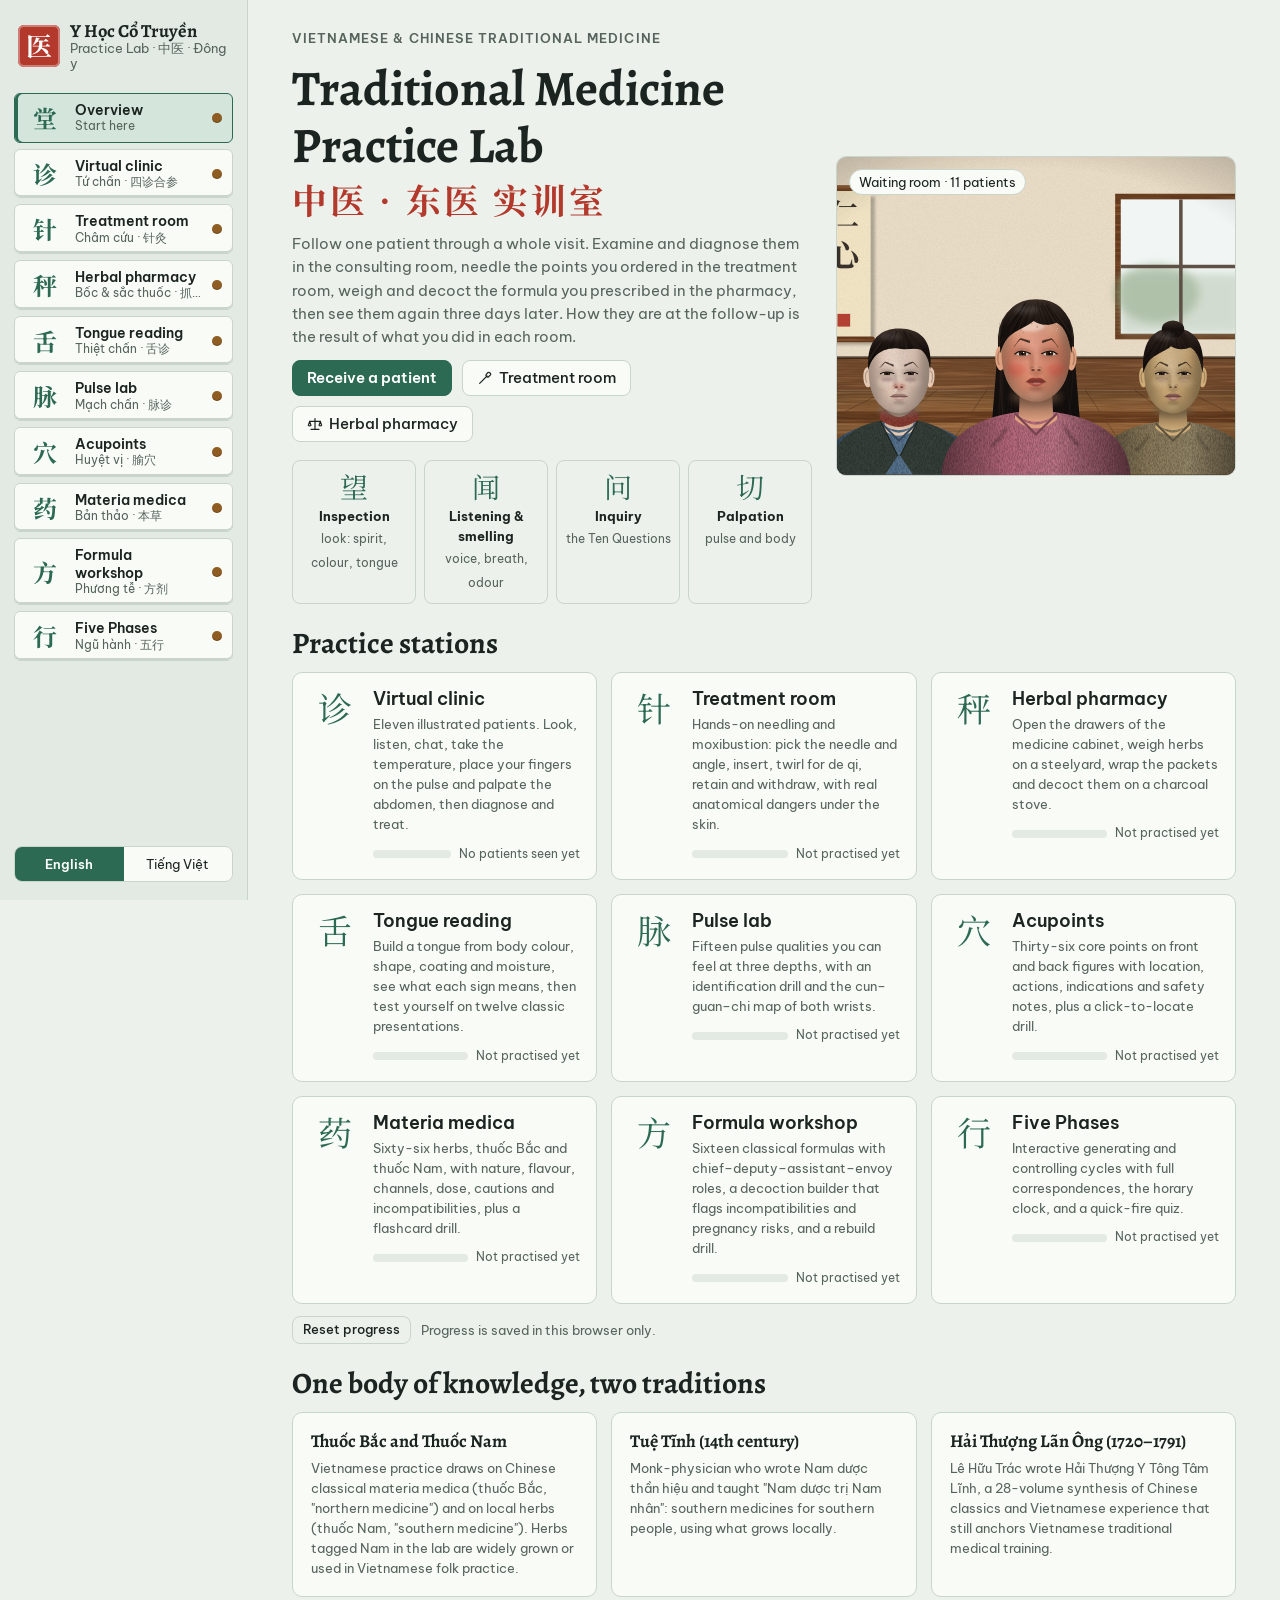
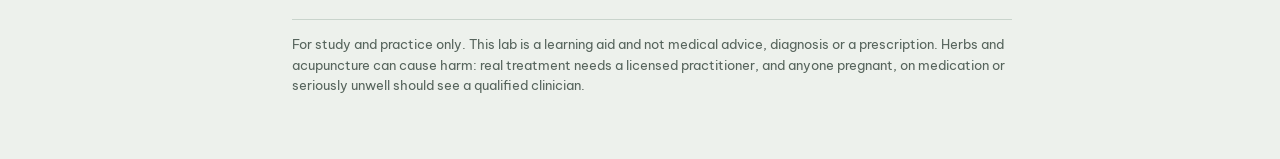
==== commit 04440a45: "Link the three rooms into one patient journey with causal outcomes; realistic rendering - One patien" ====
--- a/tcm-lab/index.html
+++ b/tcm-lab/index.html
@@ -37,6 +37,7 @@
   <script src="js/data-cases.js"></script>
   <script src="js/data-visual.js"></script>
   <script src="js/icons.js"></script>
+  <script src="js/scenes.js"></script>
   <script src="js/avatar.js"></script>
   <script src="js/tongue-render.js"></script>
   <script src="js/pulse-engine.js"></script>
@@ -52,6 +53,7 @@
   <script src="js/mod-elements.js"></script>
   <script src="js/mod-treat.js"></script>
   <script src="js/mod-pharmacy.js"></script>
+  <script src="js/journey.js"></script>
   <script src="js/app.js"></script>
 </body>
 </html>
--- a/tcm-lab/css/lab.css
+++ b/tcm-lab/css/lab.css
@@ -701,3 +701,106 @@
 }
 
 .figure-wrap .pt { pointer-events: none; }
+
+/* =================== realistic rendering & patient journey =================== */
+/* scenes */
+.room-stage .room-fg { position: absolute; inset: 0; width: 100%; height: 100%; z-index: 2; pointer-events: none; }
+.room-stage > .avatar { z-index: 1; width: 250px; margin-bottom: -26px; filter: drop-shadow(0 10px 18px rgba(0,0,0,.25)); }
+.room-stage { height: 320px; background: #2a241e; }
+.lens-face { background: #d9cdbb; }
+.pc-face { background: #cfc4b2; }
+.pc-face .avatar { width: 116px; margin: -10px 0 0 -12px; }
+
+/* subtitles instead of speech bubbles */
+.say-bubble {
+  top: auto; right: auto; bottom: 14px; left: 50%; transform: translateX(-50%);
+  max-width: min(560px, 88%); width: max-content; z-index: 4;
+  background: rgba(12, 12, 12, .74); color: #f4f1ea; border: 0; border-radius: 4px;
+  padding: 6px 12px; text-align: center; font-size: .92rem; box-shadow: none;
+  animation: fadein .25s ease-out;
+}
+.say-bubble.tone-pain { background: rgba(70, 14, 10, .82); }
+.say-bubble.tone-ok { background: rgba(12, 40, 26, .78); }
+.xs-say { left: 50%; bottom: 10px; top: auto; }
+@keyframes fadein { from { opacity: 0; } to { opacity: 1; } }
+
+/* calmer, lifelike motion only */
+.avatar.wince .av-all { animation: none; }
+.avatar.wince .av-head { transform-box: view-box; transform-origin: 120px 200px; transform: rotate(-2deg) translateY(1px); transition: transform .2s; }
+.avatar.wince .av-eyes { transform: scaleY(.45); }
+.avatar.cough .av-head { animation: av-cough-real .5s ease-in-out 2; }
+@keyframes av-cough-real { 50% { transform: translateY(3px) rotate(-1.5deg); } }
+.avatar.is-shiver .av-all { animation: av-shiver-real .12s linear infinite; }
+@keyframes av-shiver-real { 0%, 100% { transform: translateX(0); } 50% { transform: translateX(.45px); } }
+.avatar .av-breathe { animation-duration: 5.5s; }
+.seal.is-on { animation: fadein .4s ease-out; }
+.packet { animation: fadein .5s ease-out backwards; }
+.patient-card:hover .avatar .av-head { animation: none; }
+.hero-room .queue a:hover { transform: none; filter: brightness(1.06); }
+.press-palm { animation: none; opacity: .9; }
+.flame { animation-duration: .6s; }
+@keyframes flick { from { transform: scaleY(.95); opacity: .9; } to { transform: scaleY(1.04); opacity: 1; } }
+.drawer-box:hover { transform: none; filter: brightness(1.07); }
+.drawer-box.is-open { transform: translateY(5px); }
+
+/* wood-grain cabinet */
+.cabinet-grid { background: #3b2412 url("data:image/svg+xml;utf8,<svg xmlns='http://www.w3.org/2000/svg' width='400' height='400'><filter id='w'><feTurbulence type='fractalNoise' baseFrequency='0.006 0.12' numOctaves='4' seed='9'/><feColorMatrix type='saturate' values='0'/><feComponentTransfer><feFuncR type='table' tableValues='0.20 0.34 0.26 0.38'/><feFuncG type='table' tableValues='0.11 0.20 0.15 0.22'/><feFuncB type='table' tableValues='0.05 0.10 0.07 0.12'/></feComponentTransfer></filter><rect width='100%' height='100%' filter='url(%23w)'/></svg>"); }
+.drawer-box {
+  background: #8a5a2c url("data:image/svg+xml;utf8,<svg xmlns='http://www.w3.org/2000/svg' width='160' height='90'><filter id='w'><feTurbulence type='fractalNoise' baseFrequency='0.012 0.32' numOctaves='4' seed='3'/><feColorMatrix type='saturate' values='0'/><feComponentTransfer><feFuncR type='table' tableValues='0.42 0.62 0.50 0.68'/><feFuncG type='table' tableValues='0.25 0.40 0.31 0.44'/><feFuncB type='table' tableValues='0.11 0.21 0.15 0.25'/></feComponentTransfer></filter><rect width='100%' height='100%' filter='url(%23w)'/></svg>") center / cover;
+  border: 1px solid #241406; box-shadow: inset 0 1px 0 rgba(255,235,200,.25), inset 0 -3px 4px rgba(0,0,0,.35), 0 1px 1px rgba(0,0,0,.4);
+}
+.db-han { background: #efe3c6 url("data:image/svg+xml;utf8,<svg xmlns='http://www.w3.org/2000/svg' width='80' height='40'><filter id='p'><feTurbulence type='fractalNoise' baseFrequency='0.8' numOctaves='2'/><feColorMatrix type='matrix' values='0 0 0 0 0.55 0 0 0 0 0.45 0 0 0 0 0.3 0 0 0 0.25 0'/></filter><rect width='100%' height='100%' filter='url(%23p)'/></svg>"); color: #3a1c0a; box-shadow: 0 0 0 1px rgba(60,30,10,.35); }
+.db-pull { width: 16px; height: 16px; bottom: 2px; border-radius: 50%; background: radial-gradient(circle at 35% 30%, #fbe7b0, #c0902f 50%, #5e3e0e 100%); box-shadow: 0 1px 2px rgba(0,0,0,.5); }
+.db-name { color: #f6ead2; text-shadow: 0 1px 1px rgba(0,0,0,.6); }
+
+/* journey bar */
+.journey-bar { display: grid; grid-template-columns: 64px minmax(0, 1fr); gap: 12px; align-items: center; padding: 10px 14px; border: 1px solid var(--line); border-radius: var(--r); background: var(--surface); box-shadow: var(--shadow); }
+.jb-face { width: 64px; height: 64px; border-radius: 50%; overflow: hidden; background: #cfc4b2; }
+.jb-face .avatar { width: 110px; max-width: none; margin: -28px 0 0 -23px; filter: none; }
+.jb-main { display: grid; gap: 6px; min-width: 0; }
+.jb-top { display: flex; gap: 10px; align-items: baseline; flex-wrap: wrap; }
+.jb-top .btn { margin-left: auto; }
+.jb-steps { list-style: none; margin: 0; padding: 0; display: grid; grid-template-columns: repeat(4, minmax(0, 1fr)); gap: 0; counter-reset: none; }
+.jb-steps li { position: relative; display: flex; align-items: center; gap: 6px; font-size: var(--step--1); color: var(--ink-soft); padding: 4px 6px; border-top: 3px solid var(--line); }
+.jb-steps li span { font-family: var(--f-han); color: var(--ink-soft); }
+.jb-steps li.done { border-top-color: var(--good); color: var(--ink); }
+.jb-steps li.now { border-top-color: var(--cinnabar); color: var(--ink); font-weight: 600; }
+.jb-steps li.now span, .jb-steps li.done span { color: var(--cinnabar); }
+.jb-docs { display: flex; gap: 8px; flex-wrap: wrap; }
+.doc-chip { display: inline-flex; gap: 6px; align-items: center; padding: 3px 9px; border-radius: 3px; background: #f6eedb; color: #3a2a1a; border: 1px solid #d9c9a3; font-size: .78rem; }
+.doc-chip b { font-family: var(--f-han); color: #a8261c; }
+
+/* floor plan transit */
+.transit { align-items: start; }
+.fp-host { border: 1px solid var(--line); border-radius: 6px; overflow: hidden; max-width: 760px; }
+.floorplan { width: 100%; height: auto; display: block; }
+.transit-cap { font-size: var(--step-1); max-width: 64ch; }
+.calendar { width: 96px; border: 1px solid #c9bfa8; border-radius: 4px; overflow: hidden; text-align: center; background: #fbf8f1; color: #2a2620; box-shadow: var(--shadow); }
+.calendar .cal-m { display: block; background: #a8261c; color: #fff; font-size: .75rem; padding: 3px 0; text-transform: uppercase; letter-spacing: .08em; }
+.calendar b { display: block; font-family: var(--f-display); font-size: 2.6rem; line-height: 1.3; }
+
+/* treatment couch */
+.couch-wrap { position: relative; border-radius: var(--r); overflow: hidden; border: 1px solid var(--line); height: 220px; background: #2a241e; }
+.couch-wrap .couch-scene { position: absolute; inset: 0; width: 100%; height: 100%; }
+.couch-cap { position: absolute; left: 12px; bottom: 10px; background: rgba(12,12,12,.7); color: #f4f1ea; padding: 4px 10px; border-radius: 4px; font-size: var(--step--1); }
+
+/* follow-up and causal report */
+.quote { font-family: var(--f-display); font-size: 1.1rem; line-height: 1.45; }
+.waterfall { width: 100%; height: auto; display: block; }
+.causal { display: grid; gap: 10px; }
+.cn-row { display: flex; align-items: stretch; gap: 6px; flex-wrap: wrap; }
+.cn-row i { align-self: center; font-style: normal; color: var(--ink-soft); }
+.cn { flex: 1 1 120px; min-width: 0; display: grid; gap: 2px; padding: 8px 10px; border-radius: 6px; border: 1px solid var(--line); background: var(--paper); border-top: 4px solid var(--line); font-size: var(--step--1); }
+.cn b { font-weight: 600; }
+.cn span { color: var(--ink-soft); overflow-wrap: anywhere; }
+.cn-ok { border-top-color: var(--good); }
+.cn-mid { border-top-color: var(--warn); }
+.cn-bad { border-top-color: var(--bad); }
+.why-list { margin: 0; padding-left: 18px; display: grid; gap: 6px; font-size: var(--step--1); }
+
+@media (max-width: 820px) {
+  .jb-steps { grid-template-columns: repeat(2, minmax(0, 1fr)); }
+  .room-stage > .avatar { width: 200px; }
+  .couch-wrap { height: 160px; }
+  .cn-row i { display: none; }
+}
